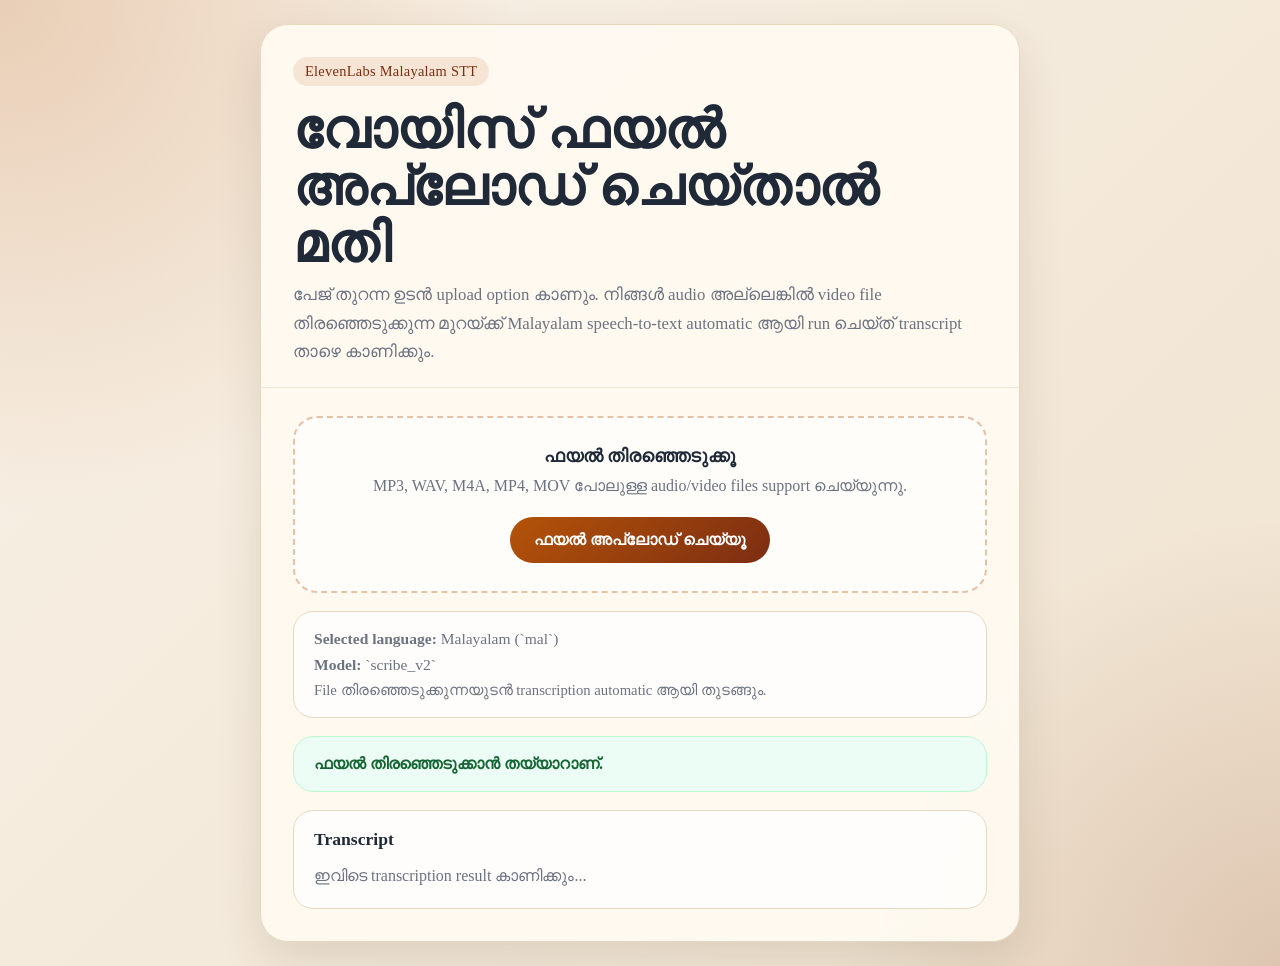
==== eleven.html @ d26627a1 "Add files via upload" ====
<!DOCTYPE html>
<html lang="ml">
<head>
  <meta charset="UTF-8" />
  <meta name="viewport" content="width=device-width, initial-scale=1.0" />
  <title>Malayalam Voice to Text</title>
  <style>
    :root {
      --bg: #f4efe6;
      --panel: #fffaf2;
      --ink: #1f2937;
      --muted: #6b7280;
      --accent: #b45309;
      --accent-strong: #7c2d12;
      --border: #e7d8c2;
      --success-bg: #ecfdf5;
      --success-text: #166534;
      --error-bg: #fef2f2;
      --error-text: #991b1b;
      --shadow: 0 18px 45px rgba(60, 41, 15, 0.12);
    }

    * {
      box-sizing: border-box;
    }

    body {
      margin: 0;
      min-height: 100vh;
      font-family: Georgia, "Noto Serif Malayalam", serif;
      color: var(--ink);
      background:
        radial-gradient(circle at top left, rgba(180, 83, 9, 0.22), transparent 32%),
        radial-gradient(circle at bottom right, rgba(124, 45, 18, 0.16), transparent 28%),
        linear-gradient(135deg, #f8f1e7 0%, #f0e3cf 100%);
      display: grid;
      place-items: center;
      padding: 24px;
    }

    .card {
      width: min(760px, 100%);
      background: rgba(255, 250, 242, 0.94);
      border: 1px solid var(--border);
      border-radius: 28px;
      box-shadow: var(--shadow);
      overflow: hidden;
      backdrop-filter: blur(10px);
    }

    .hero {
      padding: 32px 32px 20px;
      border-bottom: 1px solid rgba(180, 83, 9, 0.12);
    }

    .eyebrow {
      display: inline-block;
      padding: 6px 12px;
      border-radius: 999px;
      background: rgba(180, 83, 9, 0.12);
      color: var(--accent-strong);
      font-size: 0.9rem;
      letter-spacing: 0.02em;
    }

    h1 {
      margin: 16px 0 8px;
      font-size: clamp(2rem, 5vw, 3.4rem);
      line-height: 1.05;
    }

    .subtitle {
      margin: 0;
      color: var(--muted);
      font-size: 1.05rem;
      line-height: 1.7;
    }

    .content {
      padding: 28px 32px 32px;
      display: grid;
      gap: 18px;
    }

    .upload-box {
      border: 2px dashed rgba(180, 83, 9, 0.35);
      background: rgba(255, 255, 255, 0.6);
      border-radius: 24px;
      padding: 28px;
      text-align: center;
    }

    .upload-box strong {
      display: block;
      font-size: 1.1rem;
      margin-bottom: 6px;
    }

    .upload-box p {
      margin: 0 0 18px;
      color: var(--muted);
      line-height: 1.6;
    }

    .button {
      appearance: none;
      border: none;
      border-radius: 999px;
      background: linear-gradient(135deg, var(--accent) 0%, var(--accent-strong) 100%);
      color: #fff;
      padding: 14px 24px;
      font-size: 1rem;
      font-weight: 700;
      cursor: pointer;
      transition: transform 0.2s ease, opacity 0.2s ease;
    }

    .button:hover {
      transform: translateY(-1px);
    }

    .button:disabled {
      opacity: 0.7;
      cursor: wait;
      transform: none;
    }

    input[type="file"] {
      display: none;
    }

    .meta,
    .status,
    .result {
      border-radius: 20px;
      padding: 18px 20px;
      border: 1px solid var(--border);
      background: rgba(255, 255, 255, 0.72);
    }

    .meta {
      display: grid;
      gap: 8px;
      color: var(--muted);
      font-size: 0.97rem;
    }

    .status {
      display: none;
      font-weight: 700;
    }

    .status.show {
      display: block;
    }

    .status.success {
      background: var(--success-bg);
      color: var(--success-text);
      border-color: #bbf7d0;
    }

    .status.error {
      background: var(--error-bg);
      color: var(--error-text);
      border-color: #fecaca;
    }

    .status.loading {
      color: var(--accent-strong);
      background: rgba(180, 83, 9, 0.08);
      border-color: rgba(180, 83, 9, 0.18);
    }

    .result h2 {
      margin: 0 0 12px;
      font-size: 1.1rem;
    }

    .result pre {
      margin: 0;
      white-space: pre-wrap;
      word-break: break-word;
      line-height: 1.8;
      font-size: 1rem;
      font-family: "Noto Serif Malayalam", Georgia, serif;
    }

    .result .placeholder {
      color: var(--muted);
    }

    .small {
      color: var(--muted);
      font-size: 0.92rem;
    }

    @media (max-width: 640px) {
      .hero,
      .content {
        padding-left: 20px;
        padding-right: 20px;
      }

      .upload-box {
        padding: 22px 16px;
      }
    }
  </style>
</head>
<body>
  <main class="card">
    <section class="hero">
      <span class="eyebrow">ElevenLabs Malayalam STT</span>
      <h1>വോയിസ് ഫയല്‍ അപ്‌ലോഡ് ചെയ്‌താല്‍ മതി</h1>
      <p class="subtitle">
        പേജ് തുറന്ന ഉടന്‍ upload option കാണും. നിങ്ങള്‍ audio അല്ലെങ്കില്‍ video file തിരഞ്ഞെടുക്കുന്ന മുറയ്ക്ക്
        Malayalam speech-to-text automatic ആയി run ചെയ്ത് transcript താഴെ കാണിക്കും.
      </p>
    </section>

    <section class="content">
      <div class="upload-box">
        <strong>ഫയല്‍ തിരഞ്ഞെടുക്കൂ</strong>
        <p>MP3, WAV, M4A, MP4, MOV പോലുള്ള audio/video files support ചെയ്യുന്നു.</p>
        <button id="pickFileButton" class="button" type="button">ഫയല്‍ അപ്‌ലോഡ് ചെയ്യൂ</button>
        <input id="fileInput" type="file" accept="audio/*,video/*" />
      </div>

      <div class="meta">
        <div><strong>Selected language:</strong> Malayalam (`mal`)</div>
        <div><strong>Model:</strong> `scribe_v2`</div>
        <div class="small">File തിരഞ്ഞെടുക്കുന്നയുടന്‍ transcription automatic ആയി തുടങ്ങും.</div>
      </div>

      <div id="status" class="status" aria-live="polite"></div>

      <section class="result">
        <h2>Transcript</h2>
        <pre id="transcript" class="placeholder">ഇവിടെ transcription result കാണിക്കും...</pre>
      </section>
    </section>
  </main>

  <script>
    const API_KEY = "sk_d13ae21fdea0b9fa4e854639f9dfe4bbdad1fbb33f5bb132";
    const ENDPOINT = "https://api.elevenlabs.io/v1/speech-to-text";
    const MODEL_ID = "scribe_v2";
    const LANGUAGE_CODE = "mal";

    const pickFileButton = document.getElementById("pickFileButton");
    const fileInput = document.getElementById("fileInput");
    const statusBox = document.getElementById("status");
    const transcriptBox = document.getElementById("transcript");

    function setStatus(message, type) {
      statusBox.textContent = message;
      statusBox.className = `status show ${type}`;
    }

    function setTranscript(text, isPlaceholder = false) {
      transcriptBox.textContent = text;
      transcriptBox.className = isPlaceholder ? "placeholder" : "";
    }

    async function transcribeFile(file) {
      if (!file) {
        return;
      }

      pickFileButton.disabled = true;
      setTranscript("Transcription തയ്യാറാക്കുന്നു...", true);
      setStatus(`"${file.name}" upload ചെയ്തു transcription ആരംഭിക്കുന്നു...`, "loading");

      const formData = new FormData();
      formData.append("file", file);
      formData.append("model_id", MODEL_ID);
      formData.append("language_code", LANGUAGE_CODE);

      try {
        const response = await fetch(ENDPOINT, {
          method: "POST",
          headers: {
            "xi-api-key": API_KEY
          },
          body: formData
        });

        const data = await response.json().catch(() => ({}));

        if (!response.ok) {
          throw new Error(data.detail?.message || data.detail || data.message || "Transcription failed.");
        }

        const text = data.text?.trim();

        if (!text) {
          throw new Error("Transcript ലഭിച്ചില്ല. മറ്റൊരു audio file ഉപയോഗിച്ച് വീണ്ടും ശ്രമിക്കൂ.");
        }

        setTranscript(text);
        setStatus("Transcription വിജയകരമായി പൂര്‍ത്തിയായി.", "success");
      } catch (error) {
        setTranscript("Transcript ഇവിടെ കാണിക്കും...", true);
        setStatus(`Error: ${error.message}`, "error");
      } finally {
        pickFileButton.disabled = false;
      }
    }

    pickFileButton.addEventListener("click", () => fileInput.click());

    fileInput.addEventListener("change", (event) => {
      const file = event.target.files?.[0];
      transcribeFile(file);
    });

    window.addEventListener("load", () => {
      setStatus("ഫയല്‍ തിരഞ്ഞെടുക്കാന്‍ തയ്യാറാണ്.", "success");
      setTimeout(() => {
        fileInput.click();
      }, 250);
    });
  </script>
</body>
</html>
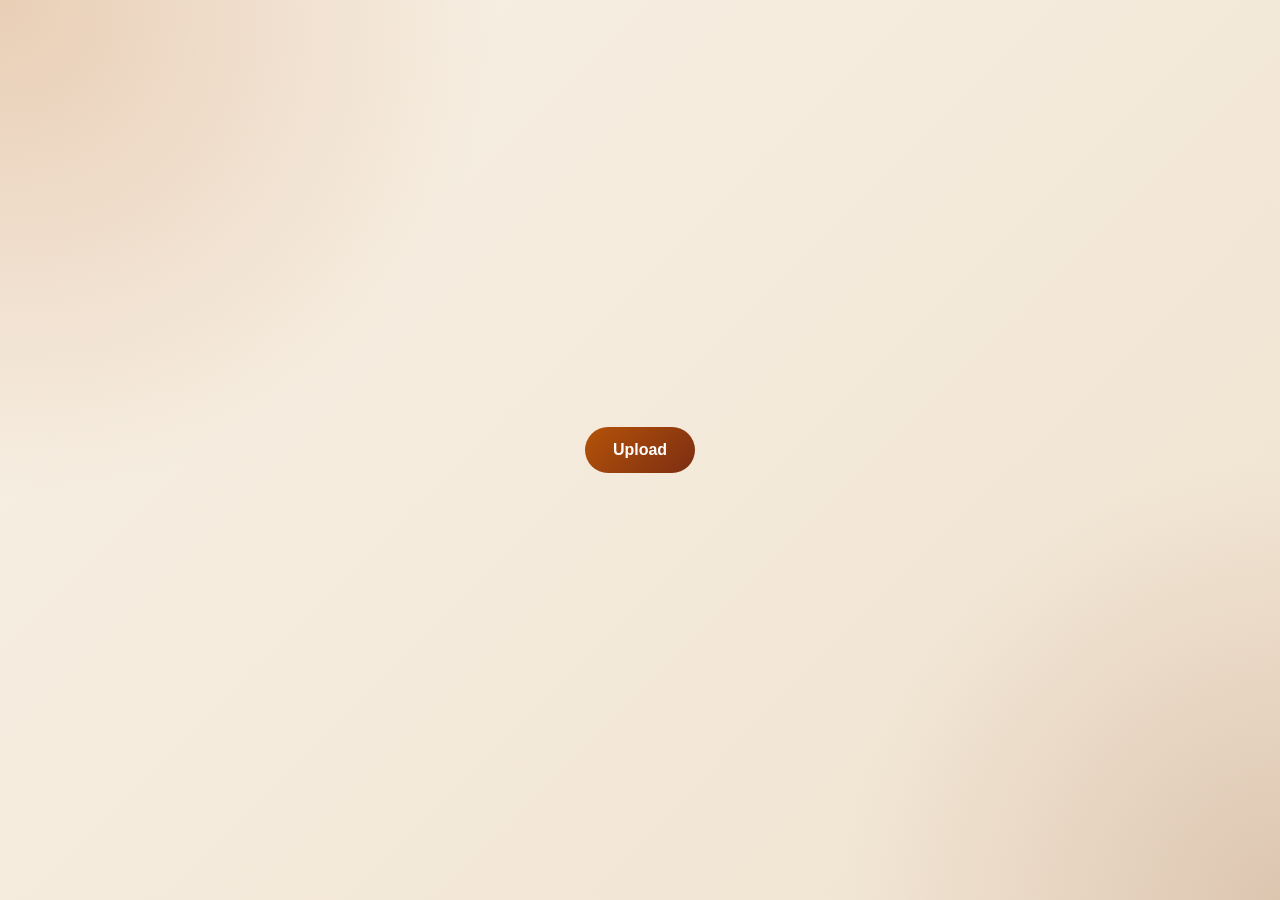
==== commit 1ea81484: "Update HTML structure and styling for upload feature" ====
--- a/eleven.html
+++ b/eleven.html
@@ -1,25 +1,10 @@
 <!DOCTYPE html>
-<html lang="ml">
+<html lang="en">
 <head>
   <meta charset="UTF-8" />
   <meta name="viewport" content="width=device-width, initial-scale=1.0" />
-  <title>Malayalam Voice to Text</title>
+  <title>Upload</title>
   <style>
-    :root {
-      --bg: #f4efe6;
-      --panel: #fffaf2;
-      --ink: #1f2937;
-      --muted: #6b7280;
-      --accent: #b45309;
-      --accent-strong: #7c2d12;
-      --border: #e7d8c2;
-      --success-bg: #ecfdf5;
-      --success-text: #166534;
-      --error-bg: #fef2f2;
-      --error-text: #991b1b;
-      --shadow: 0 18px 45px rgba(60, 41, 15, 0.12);
-    }
-
     * {
       box-sizing: border-box;
     }
@@ -27,220 +12,41 @@
     body {
       margin: 0;
       min-height: 100vh;
-      font-family: Georgia, "Noto Serif Malayalam", serif;
-      color: var(--ink);
+      display: grid;
+      place-items: center;
       background:
         radial-gradient(circle at top left, rgba(180, 83, 9, 0.22), transparent 32%),
         radial-gradient(circle at bottom right, rgba(124, 45, 18, 0.16), transparent 28%),
         linear-gradient(135deg, #f8f1e7 0%, #f0e3cf 100%);
-      display: grid;
-      place-items: center;
+      font-family: Georgia, "Noto Serif Malayalam", serif;
       padding: 24px;
-    }
-
-    .card {
-      width: min(760px, 100%);
-      background: rgba(255, 250, 242, 0.94);
-      border: 1px solid var(--border);
-      border-radius: 28px;
-      box-shadow: var(--shadow);
-      overflow: hidden;
-      backdrop-filter: blur(10px);
-    }
-
-    .hero {
-      padding: 32px 32px 20px;
-      border-bottom: 1px solid rgba(180, 83, 9, 0.12);
-    }
-
-    .eyebrow {
-      display: inline-block;
-      padding: 6px 12px;
-      border-radius: 999px;
-      background: rgba(180, 83, 9, 0.12);
-      color: var(--accent-strong);
-      font-size: 0.9rem;
-      letter-spacing: 0.02em;
-    }
-
-    h1 {
-      margin: 16px 0 8px;
-      font-size: clamp(2rem, 5vw, 3.4rem);
-      line-height: 1.05;
-    }
-
-    .subtitle {
-      margin: 0;
-      color: var(--muted);
-      font-size: 1.05rem;
-      line-height: 1.7;
-    }
-
-    .content {
-      padding: 28px 32px 32px;
-      display: grid;
-      gap: 18px;
-    }
-
-    .upload-box {
-      border: 2px dashed rgba(180, 83, 9, 0.35);
-      background: rgba(255, 255, 255, 0.6);
-      border-radius: 24px;
-      padding: 28px;
-      text-align: center;
-    }
-
-    .upload-box strong {
-      display: block;
-      font-size: 1.1rem;
-      margin-bottom: 6px;
-    }
-
-    .upload-box p {
-      margin: 0 0 18px;
-      color: var(--muted);
-      line-height: 1.6;
     }
 
     .button {
       appearance: none;
       border: none;
       border-radius: 999px;
-      background: linear-gradient(135deg, var(--accent) 0%, var(--accent-strong) 100%);
+      background: linear-gradient(135deg, #b45309 0%, #7c2d12 100%);
       color: #fff;
-      padding: 14px 24px;
+      padding: 14px 28px;
       font-size: 1rem;
       font-weight: 700;
       cursor: pointer;
-      transition: transform 0.2s ease, opacity 0.2s ease;
-    }
-
-    .button:hover {
-      transform: translateY(-1px);
     }
 
     .button:disabled {
       opacity: 0.7;
       cursor: wait;
-      transform: none;
     }
 
     input[type="file"] {
       display: none;
     }
-
-    .meta,
-    .status,
-    .result {
-      border-radius: 20px;
-      padding: 18px 20px;
-      border: 1px solid var(--border);
-      background: rgba(255, 255, 255, 0.72);
-    }
-
-    .meta {
-      display: grid;
-      gap: 8px;
-      color: var(--muted);
-      font-size: 0.97rem;
-    }
-
-    .status {
-      display: none;
-      font-weight: 700;
-    }
-
-    .status.show {
-      display: block;
-    }
-
-    .status.success {
-      background: var(--success-bg);
-      color: var(--success-text);
-      border-color: #bbf7d0;
-    }
-
-    .status.error {
-      background: var(--error-bg);
-      color: var(--error-text);
-      border-color: #fecaca;
-    }
-
-    .status.loading {
-      color: var(--accent-strong);
-      background: rgba(180, 83, 9, 0.08);
-      border-color: rgba(180, 83, 9, 0.18);
-    }
-
-    .result h2 {
-      margin: 0 0 12px;
-      font-size: 1.1rem;
-    }
-
-    .result pre {
-      margin: 0;
-      white-space: pre-wrap;
-      word-break: break-word;
-      line-height: 1.8;
-      font-size: 1rem;
-      font-family: "Noto Serif Malayalam", Georgia, serif;
-    }
-
-    .result .placeholder {
-      color: var(--muted);
-    }
-
-    .small {
-      color: var(--muted);
-      font-size: 0.92rem;
-    }
-
-    @media (max-width: 640px) {
-      .hero,
-      .content {
-        padding-left: 20px;
-        padding-right: 20px;
-      }
-
-      .upload-box {
-        padding: 22px 16px;
-      }
-    }
   </style>
 </head>
 <body>
-  <main class="card">
-    <section class="hero">
-      <span class="eyebrow">ElevenLabs Malayalam STT</span>
-      <h1>വോയിസ് ഫയല്‍ അപ്‌ലോഡ് ചെയ്‌താല്‍ മതി</h1>
-      <p class="subtitle">
-        പേജ് തുറന്ന ഉടന്‍ upload option കാണും. നിങ്ങള്‍ audio അല്ലെങ്കില്‍ video file തിരഞ്ഞെടുക്കുന്ന മുറയ്ക്ക്
-        Malayalam speech-to-text automatic ആയി run ചെയ്ത് transcript താഴെ കാണിക്കും.
-      </p>
-    </section>
-
-    <section class="content">
-      <div class="upload-box">
-        <strong>ഫയല്‍ തിരഞ്ഞെടുക്കൂ</strong>
-        <p>MP3, WAV, M4A, MP4, MOV പോലുള്ള audio/video files support ചെയ്യുന്നു.</p>
-        <button id="pickFileButton" class="button" type="button">ഫയല്‍ അപ്‌ലോഡ് ചെയ്യൂ</button>
-        <input id="fileInput" type="file" accept="audio/*,video/*" />
-      </div>
-
-      <div class="meta">
-        <div><strong>Selected language:</strong> Malayalam (`mal`)</div>
-        <div><strong>Model:</strong> `scribe_v2`</div>
-        <div class="small">File തിരഞ്ഞെടുക്കുന്നയുടന്‍ transcription automatic ആയി തുടങ്ങും.</div>
-      </div>
-
-      <div id="status" class="status" aria-live="polite"></div>
-
-      <section class="result">
-        <h2>Transcript</h2>
-        <pre id="transcript" class="placeholder">ഇവിടെ transcription result കാണിക്കും...</pre>
-      </section>
-    </section>
-  </main>
+  <button id="pickFileButton" class="button" type="button">Upload</button>
+  <input id="fileInput" type="file" accept="audio/*,video/*" />
 
   <script>
     const API_KEY = "sk_d13ae21fdea0b9fa4e854639f9dfe4bbdad1fbb33f5bb132";
@@ -250,17 +56,13 @@
 
     const pickFileButton = document.getElementById("pickFileButton");
     const fileInput = document.getElementById("fileInput");
-    const statusBox = document.getElementById("status");
-    const transcriptBox = document.getElementById("transcript");
 
-    function setStatus(message, type) {
-      statusBox.textContent = message;
-      statusBox.className = `status show ${type}`;
-    }
-
-    function setTranscript(text, isPlaceholder = false) {
-      transcriptBox.textContent = text;
-      transcriptBox.className = isPlaceholder ? "placeholder" : "";
+    function escapeHtml(text) {
+      return text.replace(/[&<>]/g, (char) => ({
+        "&": "&amp;",
+        "<": "&lt;",
+        ">": "&gt;"
+      }[char]));
     }
 
     async function transcribeFile(file) {
@@ -269,8 +71,7 @@
       }
 
       pickFileButton.disabled = true;
-      setTranscript("Transcription തയ്യാറാക്കുന്നു...", true);
-      setStatus(`"${file.name}" upload ചെയ്തു transcription ആരംഭിക്കുന്നു...`, "loading");
+      pickFileButton.textContent = "Uploading...";
 
       const formData = new FormData();
       formData.append("file", file);
@@ -295,31 +96,26 @@
         const text = data.text?.trim();
 
         if (!text) {
-          throw new Error("Transcript ലഭിച്ചില്ല. മറ്റൊരു audio file ഉപയോഗിച്ച് വീണ്ടും ശ്രമിക്കൂ.");
+          throw new Error("Transcript not found.");
         }
 
-        setTranscript(text);
-        setStatus("Transcription വിജയകരമായി പൂര്‍ത്തിയായി.", "success");
+        document.body.innerHTML = `<pre style="margin:0;padding:24px;white-space:pre-wrap;word-break:break-word;font:18px/1.8 Georgia, 'Noto Serif Malayalam', serif;background:#fffaf2;color:#1f2937;min-height:100vh;">${escapeHtml(text)}</pre>`;
       } catch (error) {
-        setTranscript("Transcript ഇവിടെ കാണിക്കും...", true);
-        setStatus(`Error: ${error.message}`, "error");
-      } finally {
         pickFileButton.disabled = false;
+        pickFileButton.textContent = "Upload";
+        alert(error.message);
       }
     }
 
     pickFileButton.addEventListener("click", () => fileInput.click());
 
     fileInput.addEventListener("change", (event) => {
-      const file = event.target.files?.[0];
+      const file = event.target.files && event.target.files[0];
       transcribeFile(file);
     });
 
     window.addEventListener("load", () => {
-      setStatus("ഫയല്‍ തിരഞ്ഞെടുക്കാന്‍ തയ്യാറാണ്.", "success");
-      setTimeout(() => {
-        fileInput.click();
-      }, 250);
+      setTimeout(() => fileInput.click(), 250);
     });
   </script>
 </body>
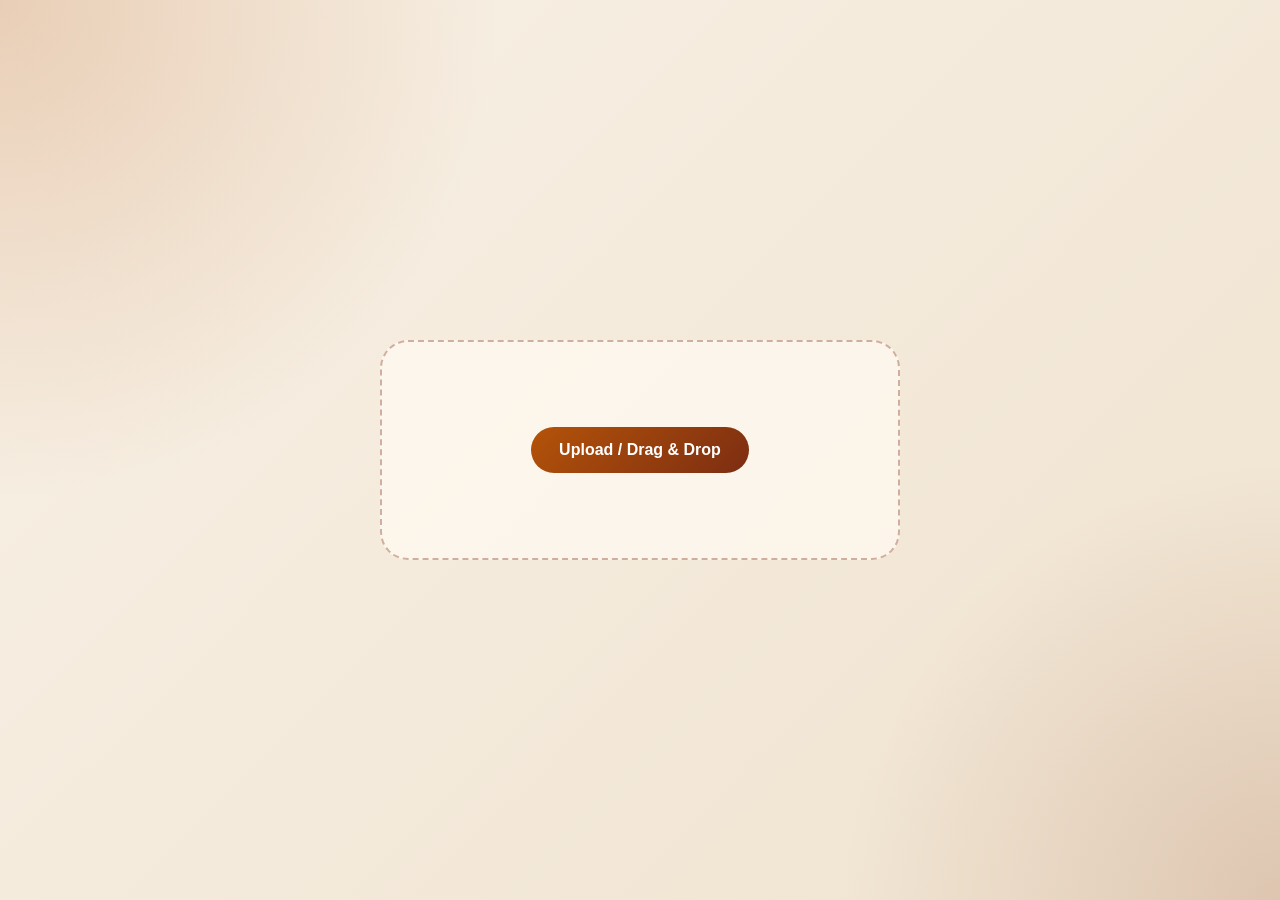
==== commit cd6e2623: "Update eleven.html" ====
--- a/eleven.html
+++ b/eleven.html
@@ -20,6 +20,34 @@
         linear-gradient(135deg, #f8f1e7 0%, #f0e3cf 100%);
       font-family: Georgia, "Noto Serif Malayalam", serif;
       padding: 24px;
+    }
+
+    .wrap {
+      width: min(520px, 100%);
+      display: grid;
+      gap: 16px;
+      justify-items: center;
+    }
+
+    .drop-zone {
+      width: 100%;
+      min-height: 220px;
+      display: grid;
+      place-items: center;
+      padding: 24px;
+      border: 2px dashed rgba(124, 45, 18, 0.35);
+      border-radius: 28px;
+      background: rgba(255, 250, 242, 0.72);
+      color: #7c2d12;
+      text-align: center;
+      transition: transform 0.2s ease, background 0.2s ease, border-color 0.2s ease;
+      cursor: pointer;
+    }
+
+    .drop-zone.dragover {
+      transform: scale(1.01);
+      background: rgba(255, 250, 242, 0.92);
+      border-color: #b45309;
     }
 
     .button {
@@ -45,8 +73,12 @@
   </style>
 </head>
 <body>
-  <button id="pickFileButton" class="button" type="button">Upload</button>
-  <input id="fileInput" type="file" accept="audio/*,video/*" />
+  <main class="wrap">
+    <div id="dropZone" class="drop-zone">
+      <button id="pickFileButton" class="button" type="button">Upload / Drag & Drop</button>
+    </div>
+    <input id="fileInput" type="file" accept="audio/*,video/*" />
+  </main>
 
   <script>
     const API_KEY = "sk_d13ae21fdea0b9fa4e854639f9dfe4bbdad1fbb33f5bb132";
@@ -56,6 +88,7 @@
 
     const pickFileButton = document.getElementById("pickFileButton");
     const fileInput = document.getElementById("fileInput");
+    const dropZone = document.getElementById("dropZone");
 
     function escapeHtml(text) {
       return text.replace(/[&<>]/g, (char) => ({
@@ -114,6 +147,24 @@
       transcribeFile(file);
     });
 
+    dropZone.addEventListener("click", () => fileInput.click());
+
+    dropZone.addEventListener("dragover", (event) => {
+      event.preventDefault();
+      dropZone.classList.add("dragover");
+    });
+
+    dropZone.addEventListener("dragleave", () => {
+      dropZone.classList.remove("dragover");
+    });
+
+    dropZone.addEventListener("drop", (event) => {
+      event.preventDefault();
+      dropZone.classList.remove("dragover");
+      const file = event.dataTransfer && event.dataTransfer.files && event.dataTransfer.files[0];
+      transcribeFile(file);
+    });
+
     window.addEventListener("load", () => {
       setTimeout(() => fileInput.click(), 250);
     });
